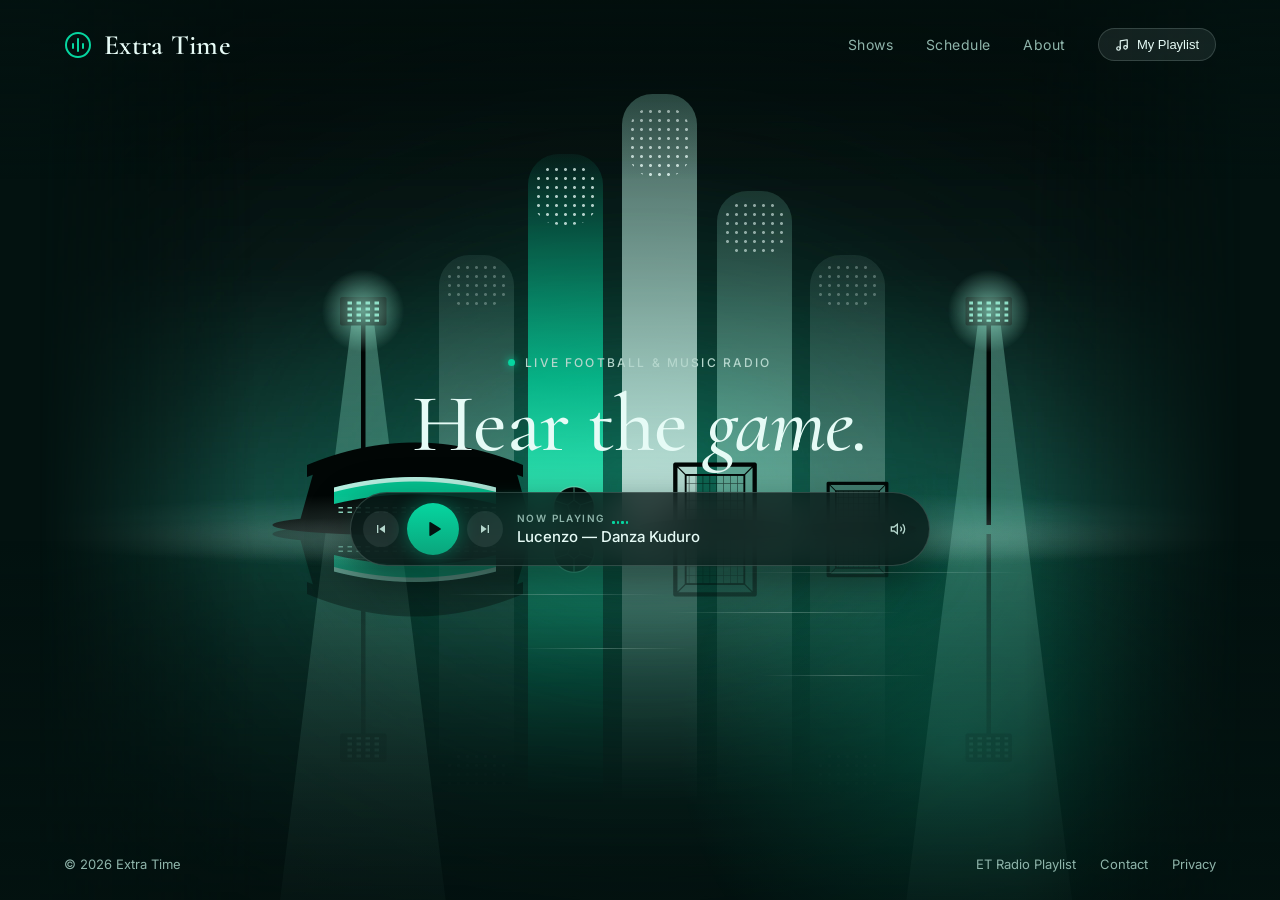
==== index.html @ c8e7bfd8 "Initial commit: Extra Time live football & music radio with YouTube playlist on shuffle" ====
<!doctype html>
<html lang="en">
<head>
  <meta charset="utf-8">
  <meta name="viewport" content="width=device-width, initial-scale=1.0">
  <title>Extra Time — Live Football & Music Radio</title>

  <!-- Google Fonts: Cormorant Garamond & Inter -->
  <link rel="preconnect" href="https://fonts.googleapis.com">
  <link rel="preconnect" href="https://fonts.gstatic.com" crossorigin>
  <link rel="stylesheet" href="https://fonts.googleapis.com/css2?family=Cormorant+Garamond:ital,wght@0,500;0,600;1,500&amp;family=Inter:wght@400;500;600;700&amp;display=swap">

  <!-- Main Stylesheet -->
  <link rel="stylesheet" href="style.css">

  <!-- YouTube IFrame API -->
  <script src="https://www.youtube.com/iframe_api"></script>
</head>
<body>

  <section class="hero-section">
    <!-- Live Animated Stadium Stage -->
    <div class="stage" role="img" aria-label="Floodlight beams pulsing like an equalizer above a stadium, goalposts and a football, reflected on misty water at night">
      <div class="layer l-bg"></div>

      <div class="layer layer-mid" aria-hidden="true">
        <div class="halo"></div>
        <div class="sweep s1"></div>
        <div class="sweep s2"></div>
        <div class="beam b1"></div>
        <div class="beam b2"></div>
        <div class="beam b3"></div>
        <div class="beam b4"></div>
        <div class="beam b5"></div>
        <div class="refl">
          <div class="rbeam b1"></div>
          <div class="rbeam b2"></div>
          <div class="rbeam b3"></div>
          <div class="rbeam b4"></div>
          <div class="rbeam b5"></div>
        </div>
      </div>

      <div class="layer layer-fg" aria-hidden="true">
        <div class="l-fg-art"></div>
        <div class="lamp l1"></div>
        <div class="lamp l2"></div>
        <div class="lamp l3"></div>
      </div>

      <div class="layer layer-mid" aria-hidden="true">
        <div class="mist m1"></div>
        <div class="mist m2"></div>
        <div class="rip" style="--x:24%;--w:22%;--y:62cqh;--t:5s"></div>
        <div class="rip" style="--x:58%;--w:24%;--y:63.5cqh;--t:6.5s"></div>
        <div class="rip" style="--x:34%;--w:18%;--y:66cqh;--t:7s"></div>
        <div class="rip" style="--x:52%;--w:20%;--y:68cqh;--t:5.5s"></div>
        <div class="rip" style="--x:40%;--w:14%;--y:72cqh;--t:8s"></div>
        <div class="rip" style="--x:60%;--w:14%;--y:75cqh;--t:6s"></div>
        <span class="p" style="--x:35%;--s:3px;--t:7s;--dl:0s;--r:28;--dx:-3"></span>
        <span class="p" style="--x:38%;--s:2px;--t:9s;--dl:-2s;--r:40;--dx:4"></span>
        <span class="p" style="--x:42%;--s:3px;--t:8s;--dl:-5s;--r:34;--dx:-2"></span>
        <span class="p" style="--x:45%;--s:2px;--t:11s;--dl:-1s;--r:44;--dx:3"></span>
        <span class="p" style="--x:48%;--s:4px;--t:10s;--dl:-7s;--r:30;--dx:0"></span>
        <span class="p" style="--x:51%;--s:2px;--t:8s;--dl:-3s;--r:46;--dx:-4"></span>
        <span class="p" style="--x:54%;--s:3px;--t:12s;--dl:-9s;--r:38;--dx:3"></span>
        <span class="p" style="--x:57%;--s:2px;--t:9s;--dl:-4s;--r:32;--dx:5"></span>
        <span class="p" style="--x:60%;--s:3px;--t:10s;--dl:-6s;--r:42;--dx:-3"></span>
        <span class="p" style="--x:63%;--s:2px;--t:8s;--dl:-2s;--r:36;--dx:2"></span>
        <span class="p" style="--x:66%;--s:3px;--t:11s;--dl:-8s;--r:30;--dx:-2"></span>
        <span class="p" style="--x:69%;--s:2px;--t:9s;--dl:-10s;--r:40;--dx:4"></span>
        <span class="p" style="--x:40%;--s:2px;--t:13s;--dl:-11s;--r:48;--dx:-5"></span>
        <span class="p" style="--x:59%;--s:3px;--t:12s;--dl:-6s;--r:26;--dx:6"></span>
      </div>
    </div>

    <!-- Vignette -->
    <div class="hero-vignette"></div>

    <div class="content-container">
      <!-- Top Navigation -->
      <header>
        <a href="index.html" class="brand">
          <svg width="28" height="28" viewBox="0 0 28 28" fill="none" stroke="#06D6A0" stroke-width="2" stroke-linecap="round" aria-hidden="true">
            <circle cx="14" cy="14" r="12"></circle>
            <path d="M9 17v-4M14 20V8M19 17v-4"></path>
          </svg>
          <span class="brand-title">Extra Time</span>
        </a>
        <nav class="nav-links">
          <a href="#shows">Shows</a>
          <a href="#schedule">Schedule</a>
          <a href="#about">About</a>
          <button id="drawerToggleBtn" class="nav-btn" aria-label="Open My Playlist">
            <svg width="14" height="14" viewBox="0 0 24 24" fill="none" stroke="currentColor" stroke-width="2" stroke-linecap="round" stroke-linejoin="round">
              <path d="M9 18V5l12-2v13"></path>
              <circle cx="6" cy="18" r="3"></circle>
              <circle cx="18" cy="16" r="3"></circle>
            </svg>
            My Playlist
          </button>
        </nav>
      </header>

      <!-- Center Hero Area -->
      <div class="center-content">
        <div style="display:flex;flex-direction:column;align-items:center;gap:14px">
          <div class="subheading">
            <span class="live-dot"></span>
            Live football &amp; music radio
          </div>
          <h1 class="hero-headline">Hear the <em>game.</em></h1>
        </div>

        <!-- Main Player Card -->
        <div class="player-card">
          <!-- Controls -->
          <div class="player-controls">
            <button id="prevBtn" class="ctrl-btn" aria-label="Previous Track" title="Previous Shuffled Track">
              <svg width="16" height="16" viewBox="0 0 24 24" fill="currentColor">
                <path d="M6 6h2v12H6zm3.5 6l8.5 6V6z"/>
              </svg>
            </button>

            <button id="playBtn" class="play-btn" aria-label="Play Extra Time" title="Play Extra Time">
              <svg width="22" height="22" viewBox="0 0 24 24" fill="currentColor" aria-hidden="true">
                <path d="M8 5.5v13a1 1 0 0 0 1.5.86l10.5-6.5a1 1 0 0 0 0-1.72L9.5 4.64A1 1 0 0 0 8 5.5Z"/>
              </svg>
            </button>

            <button id="nextBtn" class="ctrl-btn" aria-label="Next Track" title="Next Shuffled Track">
              <svg width="16" height="16" viewBox="0 0 24 24" fill="currentColor">
                <path d="M6 18l8.5-6L6 6v12zM16 6v12h2V6h-2z"/>
              </svg>
            </button>
          </div>

          <!-- Track Info -->
          <div class="track-info">
            <div class="track-meta">
              <span class="track-meta-label">Now Playing</span>
              <div class="soundwave" aria-hidden="true">
                <span></span><span></span><span></span><span></span>
              </div>
            </div>
            <div id="trackTitle" class="track-title">Loading ET Radio…</div>
          </div>

          <!-- Actions -->
          <div class="player-actions">
            <button id="muteBtn" class="ctrl-btn" style="width:30px;height:30px;background:none;" aria-label="Mute / Unmute" title="Mute / Unmute">
              <svg width="16" height="16" viewBox="0 0 24 24" fill="none" stroke="currentColor" stroke-width="2">
                <polygon points="11 5 6 9 2 9 2 15 6 15 11 19 11 5"/>
                <path d="M19.07 4.93a10 10 0 0 1 0 14.14M15.54 8.46a5 5 0 0 1 0 7.07"/>
              </svg>
            </button>
          </div>
        </div>
      </div>

      <!-- Footer -->
      <footer>
        <span>© 2026 Extra Time</span>
        <div style="display:flex;gap:24px">
          <a href="https://youtube.com/playlist?list=PLZHNkTV1FW4c" target="_blank" rel="noopener">ET Radio Playlist</a>
          <a href="#about">Contact</a>
          <a href="#about">Privacy</a>
        </div>
      </footer>
    </div>
  </section>

  <!-- Off-Screen YouTube Player Engine (Size >= 200x200, moved off-screen, no display:none) -->
  <div id="yt-player-container" aria-hidden="true">
    <div id="yt-player"></div>
  </div>

  <!-- "My Playlist" Drawer (Requirement 5) -->
  <div id="drawerBackdrop" class="drawer-backdrop">
    <div class="playlist-drawer">
      <div class="drawer-header">
        <div>
          <div class="drawer-title">My Playlist</div>
          <div class="drawer-subtitle">Add YouTube tracks or local audio files</div>
        </div>
        <button id="drawerCloseBtn" class="drawer-close-btn" aria-label="Close My Playlist Drawer">
          <svg width="16" height="16" viewBox="0 0 24 24" fill="none" stroke="currentColor" stroke-width="2.5" stroke-linecap="round">
            <line x1="18" y1="6" x2="6" y2="18"></line>
            <line x1="6" y1="6" x2="18" y2="18"></line>
          </svg>
        </button>
      </div>

      <div class="drawer-body">
        <!-- Add YouTube Link -->
        <div>
          <div class="drawer-section-title">Add YouTube Track</div>
          <div class="add-input-group">
            <input type="text" id="ytInput" class="drawer-input" placeholder="YouTube URL or Video ID...">
            <button id="addYtBtn" class="drawer-btn">Add</button>
          </div>
        </div>

        <!-- Add Local Audio File -->
        <div>
          <div class="drawer-section-title">Add Audio File</div>
          <input type="file" id="audioFileInput" accept="audio/*" style="display:none;">
          <button id="addFileBtn" class="drawer-btn" style="width:100%;padding:10px;background:rgba(230,251,246,0.08);color:var(--polar);border:1px solid var(--border-glass);">
            Choose Audio File (.mp3, .wav, .m4a)
          </button>
        </div>

        <!-- Saved Tracks List -->
        <div>
          <div class="drawer-section-title">
            <span>Saved in Browser</span>
            <span style="font-size:9px;color:var(--emerald);">localStorage</span>
          </div>
          <div id="customTrackList" class="custom-track-list"></div>
        </div>
      </div>
    </div>
  </div>

  <!-- JavaScript -->
  <script src="script.js"></script>
</body>
</html>
---- style.css ----
:root {
  --bg: #031210;
  --brunswick: #0C4137;
  --emerald: #06D6A0;
  --emerald-glow: rgba(6, 214, 160, 0.4);
  --polar: #E6FBF6;
  --polar-dim: #b4d6cc;
  --muted: #8fb5ab;
  --border-glass: rgba(230, 251, 246, 0.16);
  --bg-glass: rgba(3, 18, 16, 0.75);
}

* {
  box-sizing: border-box;
  margin: 0;
  padding: 0;
}

body {
  margin: 0;
  background: var(--bg);
  color: var(--polar);
  font-family: 'Inter', system-ui, -apple-system, sans-serif;
  min-width: 320px;
  min-height: 100vh;
  overflow-x: hidden;
}

a {
  color: var(--muted);
  text-decoration: none;
  transition: color 0.2s;
}

a:hover {
  color: var(--polar);
}

a:focus-visible,
button:focus-visible {
  outline: 2px solid var(--polar);
  outline-offset: 4px;
  border-radius: 4px;
}

/* ---------- stage: a 4:3 scene scaled to the hero height ---------- */
.stage {
  position: absolute;
  top: 0;
  left: 50%;
  height: 100%;
  aspect-ratio: 4 / 3;
  transform: translateX(-50%);
  container-type: size;
  --k: 1;
  --lo: 0.8;
  -webkit-mask-image: linear-gradient(to right, transparent 0%, #000 18%, #000 82%, transparent 100%);
  mask-image: linear-gradient(to right, transparent 0%, #000 18%, #000 82%, transparent 100%);
  pointer-events: none;
}

.stage.is-playing {
  --k: 0.3;
  --lo: 0.45;
}

.layer {
  position: absolute;
  top: 0;
  right: 0;
  bottom: 0;
  left: 0;
  transition: transform 0.45s cubic-bezier(0.2, 0.7, 0.2, 1);
  will-change: transform;
}

.l-bg {
  background: url(./assets/8b00835189ebc232cd5b2108cb37481b.jpg) center / 100% 100% no-repeat;
}

.l-fg-art {
  position: absolute;
  top: 0;
  right: 0;
  bottom: 0;
  left: 0;
  background: url(./assets/f86147a5379e09a7a22c87a2b4a09ca0.png) center / 100% 100% no-repeat;
}

/* ---------- floodlight beams = live equalizer ---------- */
.beam {
  position: absolute;
  left: var(--x);
  width: 6.25%;
  height: calc(var(--h) * 1cqh);
  top: calc((58.83 - var(--h)) * 1cqh);
  border-radius: 3.4cqh 3.4cqh 0 0;
  background: var(--g);
  transform-origin: 50% 100%;
  animation: eq calc(var(--d0) * var(--k)) ease-in-out infinite alternate;
  animation-delay: var(--dl);
}

.beam::before,
.rbeam::before {
  content: "";
  position: absolute;
  left: 8%;
  right: 8%;
  top: 3%;
  height: 16%;
  border-radius: 40%;
  opacity: var(--do, 0.8);
  background-image: radial-gradient(circle, rgba(230, 251, 246, 0.95) 1.2px, transparent 1.7px);
  background-size: 9px 9px;
}

.refl {
  position: absolute;
  left: 0;
  right: 0;
  top: 58.83%;
  height: 41.17%;
  overflow: hidden;
  opacity: 0.45;
  -webkit-mask-image: linear-gradient(180deg, #000 0%, transparent 75%);
  mask-image: linear-gradient(180deg, #000 0%, transparent 75%);
}

.rbeam {
  position: absolute;
  left: var(--x);
  width: 6.25%;
  top: 0;
  height: calc(var(--h) * 1cqh);
  border-radius: 0 0 3.4cqh 3.4cqh;
  background: var(--gr);
  transform-origin: 50% 0;
  animation: eq calc(var(--d0) * var(--k)) ease-in-out infinite alternate;
  animation-delay: var(--dl);
}

.rbeam::before {
  top: auto;
  bottom: 3%;
}

@keyframes eq {
  from {
    transform: scaleY(1);
    opacity: 1;
  }
  to {
    transform: scaleY(var(--lo));
    opacity: 0.8;
  }
}

.b1 {
  --x: 33.25%;
  --h: 30.5;
  --d0: 4.2s;
  --dl: -1.1s;
  --do: 0.3;
  --g: linear-gradient(180deg, rgba(143, 207, 191, 0.10), rgba(191, 232, 220, 0.34));
  --gr: linear-gradient(0deg, rgba(143, 207, 191, 0.10), rgba(191, 232, 220, 0.34));
}

.b2 {
  --x: 40.625%;
  --h: 41.75;
  --d0: 3.1s;
  --dl: -0.4s;
  --do: 0.8;
  --g: linear-gradient(180deg, rgba(12, 65, 55, 0.30), rgba(6, 214, 160, 0.75) 60%, rgba(61, 240, 189, 0.98));
  --gr: linear-gradient(0deg, rgba(12, 65, 55, 0.30), rgba(6, 214, 160, 0.75) 60%, rgba(61, 240, 189, 0.98));
}

.b3 {
  --x: 48.5%;
  --h: 48.4;
  --d0: 3.7s;
  --dl: -2.2s;
  --do: 0.9;
  --g: linear-gradient(180deg, rgba(155, 232, 210, 0.38), rgba(230, 251, 246, 0.85));
  --gr: linear-gradient(0deg, rgba(155, 232, 210, 0.38), rgba(230, 251, 246, 0.85));
}

.b4 {
  --x: 56.375%;
  --h: 37.6;
  --d0: 2.8s;
  --dl: -1.6s;
  --do: 0.6;
  --g: linear-gradient(180deg, rgba(127, 217, 192, 0.16), rgba(182, 242, 224, 0.55));
  --gr: linear-gradient(0deg, rgba(127, 217, 192, 0.16), rgba(182, 242, 224, 0.55));
}

.b5 {
  --x: 64.125%;
  --h: 30.5;
  --d0: 4.6s;
  --dl: -3s;
  --do: 0.3;
  --g: linear-gradient(180deg, rgba(143, 207, 191, 0.10), rgba(191, 232, 220, 0.34));
  --gr: linear-gradient(0deg, rgba(143, 207, 191, 0.10), rgba(191, 232, 220, 0.34));
}

/* ---------- ambient glow, lamps, searchlights ---------- */
.halo {
  position: absolute;
  left: 50%;
  top: 48cqh;
  width: 70cqh;
  height: 70cqh;
  background: radial-gradient(circle, rgba(6, 214, 160, 0.30), transparent 62%);
  animation: breathe 6s ease-in-out infinite alternate;
}

@keyframes breathe {
  from {
    opacity: 0.5;
    transform: translate(-50%, -50%) scale(0.92);
  }
  to {
    opacity: 1;
    transform: translate(-50%, -50%) scale(1.1);
  }
}

.lamp {
  position: absolute;
  width: 10cqh;
  height: 10cqh;
  background: radial-gradient(circle, rgba(158, 245, 218, 0.65), transparent 65%);
  animation: twinkle 2.4s ease-in-out infinite alternate;
}

.lamp.l1 {
  left: 26.9%;
  top: 34.6%;
  transform: translate(-50%, -50%);
}

.lamp.l2 {
  left: 79.1%;
  top: 34.6%;
  transform: translate(-50%, -50%);
  animation-delay: -1.2s;
}

.lamp.l3 {
  left: 31.25%;
  top: 54.2%;
  width: 24cqh;
  height: 7cqh;
  border-radius: 50%;
  background: radial-gradient(ellipse, rgba(6, 214, 160, 0.55), transparent 70%);
  animation-duration: 3.2s;
}

@keyframes twinkle {
  from { opacity: 0.45; }
  to { opacity: 1; }
}

.sweep {
  position: absolute;
  width: 0;
  height: 0;
  transform-origin: 0 0;
}

.sweep::before {
  content: "";
  position: absolute;
  left: -11cqh;
  top: 0;
  width: 22cqh;
  height: 80cqh;
  background: linear-gradient(180deg, rgba(158, 245, 218, 0.32), rgba(158, 245, 218, 0));
  clip-path: polygon(45% 0, 55% 0, 100% 100%, 0 100%);
  mix-blend-mode: screen;
}

.sweep.s1 {
  left: 26.9%;
  top: 34.6%;
  animation: sweepL 11s ease-in-out infinite alternate;
}

.sweep.s2 {
  left: 79.1%;
  top: 34.6%;
  animation: sweepR 13s ease-in-out infinite alternate;
}

@keyframes sweepL {
  from { transform: rotate(172deg); }
  to { transform: rotate(224deg); }
}

@keyframes sweepR {
  from { transform: rotate(190deg); }
  to { transform: rotate(136deg); }
}

/* ---------- mist, embers, water shimmer ---------- */
.mist {
  position: absolute;
  left: -10%;
  width: 120%;
  background: radial-gradient(ellipse at center, rgba(191, 234, 223, 0.28) 0%, rgba(191, 234, 223, 0) 65%);
  animation: drift 20s ease-in-out infinite alternate;
}

.mist.m1 {
  top: 54cqh;
  height: 10cqh;
}

.mist.m2 {
  top: 57cqh;
  height: 6cqh;
  animation-direction: alternate-reverse;
  animation-duration: 26s;
  opacity: 0.8;
}

@keyframes drift {
  from { transform: translateX(-6%); }
  to { transform: translateX(6%); }
}

.p {
  position: absolute;
  left: var(--x);
  top: 58cqh;
  width: var(--s);
  height: var(--s);
  border-radius: 50%;
  background: #bff5e3;
  box-shadow: 0 0 6px 1px rgba(6, 214, 160, 0.7);
  opacity: 0;
  animation: rise var(--t) linear infinite;
  animation-delay: var(--dl);
}

@keyframes rise {
  0% { transform: translate(0, 0); opacity: 0; }
  12% { opacity: 0.9; }
  100% { transform: translate(calc(var(--dx) * 1cqh), calc(var(--r) * -1cqh)); opacity: 0; }
}

.rip {
  position: absolute;
  height: 1px;
  left: var(--x);
  width: var(--w);
  top: var(--y);
  background: linear-gradient(90deg, transparent, rgba(207, 238, 230, 0.35), transparent);
  animation: shimmer var(--t) ease-in-out infinite alternate;
}

@keyframes shimmer {
  from { transform: translateX(-5%); opacity: 0.12; }
  to { transform: translateX(5%); opacity: 0.8; }
}

/* ---------- UI Elements ---------- */
.live-dot {
  display: inline-block;
  width: 7px;
  height: 7px;
  border-radius: 50%;
  background: var(--emerald);
  box-shadow: 0 0 8px var(--emerald);
  animation: pulse 2.4s ease-in-out infinite;
}

@keyframes pulse {
  0%, 100% { opacity: 1; transform: scale(1); }
  50% { opacity: 0.35; transform: scale(0.85); }
}

.hero-section {
  position: relative;
  height: 100vh;
  min-height: 840px;
  overflow: hidden;
  background: var(--bg);
}

.hero-vignette {
  position: absolute;
  top: 0;
  right: 0;
  bottom: 0;
  left: 0;
  background: linear-gradient(180deg, rgba(3, 18, 16, 0.7) 0%, rgba(3, 18, 16, 0) 20%, rgba(3, 18, 16, 0) 60%, rgba(3, 18, 16, 0.6) 100%);
  pointer-events: none;
}

.content-container {
  position: relative;
  height: 100%;
  box-sizing: border-box;
  padding: 0 clamp(24px, 5vw, 72px);
  display: flex;
  flex-direction: column;
  justify-content: space-between;
  z-index: 10;
}

header {
  display: flex;
  align-items: center;
  justify-content: space-between;
  padding: 28px 0;
}

.brand {
  display: flex;
  align-items: center;
  gap: 12px;
  color: var(--polar);
}

.brand-title {
  font-family: 'Cormorant Garamond', Georgia, serif;
  font-weight: 600;
  font-size: 28px;
  letter-spacing: 0.01em;
  line-height: 1;
}

.nav-links {
  display: flex;
  align-items: center;
  gap: 32px;
  font-size: 14px;
  letter-spacing: 0.04em;
}

.nav-btn {
  background: rgba(230, 251, 246, 0.08);
  border: 1px solid var(--border-glass);
  color: var(--polar);
  padding: 8px 16px;
  border-radius: 999px;
  font-size: 13px;
  font-weight: 500;
  display: flex;
  align-items: center;
  gap: 8px;
  cursor: pointer;
  transition: all 0.2s ease;
}

.nav-btn:hover {
  background: rgba(230, 251, 246, 0.16);
  border-color: var(--emerald);
  color: var(--emerald);
}

.center-content {
  display: flex;
  flex-direction: column;
  align-items: center;
  text-align: center;
  gap: 26px;
}

.subheading {
  display: flex;
  align-items: center;
  gap: 10px;
  font-size: 12px;
  font-weight: 500;
  letter-spacing: 0.18em;
  text-transform: uppercase;
  color: var(--polar-dim);
}

.hero-headline {
  margin: 0;
  font-family: 'Cormorant Garamond', Georgia, serif;
  font-weight: 500;
  font-size: clamp(44px, 6.4vw, 84px);
  line-height: 1;
  letter-spacing: -0.01em;
  color: var(--polar);
}

.hero-headline em {
  font-style: italic;
  color: var(--polar);
}

/* ---------- Main Player Card ---------- */
.player-card {
  width: min(580px, calc(100vw - 36px));
  box-sizing: border-box;
  display: flex;
  align-items: center;
  gap: 14px;
  padding: 10px 16px 10px 12px;
  border-radius: 999px;
  background: var(--bg-glass);
  border: 1px solid var(--border-glass);
  -webkit-backdrop-filter: blur(18px);
  backdrop-filter: blur(18px);
  box-shadow: 0 14px 40px rgba(0, 0, 0, 0.5), 0 0 20px rgba(6, 214, 160, 0.08);
  text-align: left;
  transition: border-color 0.3s ease, box-shadow 0.3s ease;
}

.player-card:hover {
  border-color: rgba(6, 214, 160, 0.3);
  box-shadow: 0 16px 44px rgba(0, 0, 0, 0.6), 0 0 24px rgba(6, 214, 160, 0.16);
}

.player-controls {
  display: flex;
  align-items: center;
  gap: 8px;
  flex: none;
}

.play-btn {
  width: 52px;
  height: 52px;
  border-radius: 50%;
  border: 0;
  padding: 0;
  background: linear-gradient(180deg, var(--emerald) 0%, #0aa57c 100%);
  color: var(--bg);
  display: flex;
  align-items: center;
  justify-content: center;
  cursor: pointer;
  box-shadow: 0 0 20px var(--emerald-glow);
  transition: transform 0.2s cubic-bezier(0.2, 0.7, 0.2, 1), box-shadow 0.2s ease;
}

.play-btn:hover {
  transform: scale(1.08);
  box-shadow: 0 0 28px rgba(6, 214, 160, 0.65);
}

.ctrl-btn {
  width: 36px;
  height: 36px;
  border-radius: 50%;
  border: 0;
  padding: 0;
  background: rgba(230, 251, 246, 0.08);
  color: var(--polar-dim);
  display: flex;
  align-items: center;
  justify-content: center;
  cursor: pointer;
  transition: all 0.2s ease;
}

.ctrl-btn:hover {
  background: rgba(230, 251, 246, 0.18);
  color: var(--polar);
  transform: scale(1.1);
}

.track-info {
  flex: 1;
  min-width: 0;
  display: flex;
  flex-direction: column;
  gap: 3px;
}

.track-meta {
  display: flex;
  align-items: center;
  gap: 8px;
  line-height: 1;
}

.track-meta-label {
  font-size: 10px;
  letter-spacing: 0.14em;
  text-transform: uppercase;
  color: var(--muted);
  font-weight: 600;
}

.track-title {
  font-size: 15px;
  font-weight: 500;
  color: var(--polar);
  white-space: nowrap;
  overflow: hidden;
  text-overflow: ellipsis;
}

/* Soundwave visualizer */
.soundwave {
  display: inline-flex;
  align-items: flex-end;
  gap: 2px;
  height: 12px;
}

.soundwave span {
  width: 2.5px;
  background: var(--emerald);
  border-radius: 1px;
  height: 3px;
  transition: height 0.3s;
}

.stage.is-playing .soundwave span {
  animation: soundbar 0.75s ease-in-out infinite alternate;
}

.stage.is-playing .soundwave span:nth-child(2) {
  animation-delay: -0.35s;
  animation-duration: 0.55s;
}

.stage.is-playing .soundwave span:nth-child(3) {
  animation-delay: -0.15s;
  animation-duration: 0.9s;
}

.stage.is-playing .soundwave span:nth-child(4) {
  animation-delay: -0.45s;
  animation-duration: 0.65s;
}

@keyframes soundbar {
  0% { height: 2px; }
  100% { height: 12px; }
}

.player-actions {
  flex: none;
  display: flex;
  align-items: center;
}

footer {
  display: flex;
  flex-wrap: wrap;
  gap: 12px 32px;
  justify-content: space-between;
  align-items: center;
  padding: 24px 0 28px;
  font-size: 13px;
  color: var(--muted);
}

/* ---------- Off-Screen YouTube Player Engine ---------- */
#yt-player-container {
  position: fixed;
  left: -9999px;
  top: 0;
  width: 240px;
  height: 240px;
  pointer-events: none;
}

#yt-player {
  width: 100%;
  height: 100%;
}

/* ---------- My Playlist Drawer (Requirement 5) ---------- */
.drawer-backdrop {
  position: fixed;
  top: 0;
  left: 0;
  right: 0;
  bottom: 0;
  background: rgba(3, 18, 16, 0.6);
  backdrop-filter: blur(8px);
  z-index: 2000;
  opacity: 0;
  pointer-events: none;
  transition: opacity 0.3s ease;
}

.drawer-backdrop.active {
  opacity: 1;
  pointer-events: auto;
}

.playlist-drawer {
  position: fixed;
  top: 0;
  right: 0;
  bottom: 0;
  width: min(440px, 92vw);
  background: rgba(4, 22, 19, 0.96);
  border-left: 1px solid var(--border-glass);
  box-shadow: -12px 0 40px rgba(0, 0, 0, 0.7);
  z-index: 2001;
  display: flex;
  flex-direction: column;
  transform: translateX(100%);
  transition: transform 0.35s cubic-bezier(0.2, 0.7, 0.2, 1);
}

.drawer-backdrop.active .playlist-drawer {
  transform: translateX(0);
}

.drawer-header {
  padding: 24px;
  border-bottom: 1px solid var(--border-glass);
  display: flex;
  align-items: center;
  justify-content: space-between;
}

.drawer-title {
  font-family: 'Cormorant Garamond', Georgia, serif;
  font-size: 26px;
  font-weight: 600;
  color: var(--polar);
  margin-bottom: 4px;
}

.drawer-subtitle {
  font-size: 12px;
  color: var(--muted);
}

.drawer-close-btn {
  width: 36px;
  height: 36px;
  border-radius: 50%;
  border: 1px solid var(--border-glass);
  background: rgba(230, 251, 246, 0.06);
  color: var(--polar);
  cursor: pointer;
  display: flex;
  align-items: center;
  justify-content: center;
  transition: all 0.2s ease;
}

.drawer-close-btn:hover {
  background: rgba(230, 251, 246, 0.16);
  color: var(--emerald);
  transform: rotate(90deg);
}

.drawer-body {
  padding: 24px;
  overflow-y: auto;
  flex: 1;
  display: flex;
  flex-direction: column;
  gap: 20px;
}

.drawer-section-title {
  font-size: 11px;
  letter-spacing: 0.14em;
  text-transform: uppercase;
  color: var(--muted);
  font-weight: 600;
  margin-bottom: 10px;
  display: flex;
  justify-content: space-between;
  align-items: center;
}

.add-input-group {
  display: flex;
  gap: 8px;
}

.drawer-input {
  flex: 1;
  background: rgba(2, 14, 12, 0.8);
  border: 1px solid var(--border-glass);
  border-radius: 8px;
  padding: 10px 14px;
  color: var(--polar);
  font-size: 13px;
  font-family: inherit;
  outline: none;
  transition: border-color 0.2s ease;
}

.drawer-input:focus {
  border-color: var(--emerald);
}

.drawer-btn {
  background: var(--emerald);
  color: var(--bg);
  border: 0;
  border-radius: 8px;
  padding: 0 16px;
  font-weight: 600;
  font-size: 13px;
  cursor: pointer;
  transition: opacity 0.2s ease, transform 0.1s ease;
}

.drawer-btn:hover {
  opacity: 0.9;
  transform: translateY(-1px);
}

.custom-track-list {
  display: flex;
  flex-direction: column;
  gap: 8px;
}

.custom-track-item {
  display: flex;
  align-items: center;
  justify-content: space-between;
  padding: 10px 14px;
  background: rgba(230, 251, 246, 0.04);
  border: 1px solid rgba(230, 251, 246, 0.08);
  border-radius: 8px;
  gap: 10px;
  transition: background 0.2s ease;
}

.custom-track-item:hover {
  background: rgba(230, 251, 246, 0.08);
}

.custom-track-name {
  font-size: 13px;
  color: var(--polar);
  white-space: nowrap;
  overflow: hidden;
  text-overflow: ellipsis;
  flex: 1;
}

.custom-track-actions {
  display: flex;
  gap: 6px;
  flex: none;
}

.custom-track-actions button {
  background: none;
  border: 0;
  color: var(--muted);
  cursor: pointer;
  padding: 4px;
  border-radius: 4px;
  transition: color 0.2s;
}

.custom-track-actions button:hover {
  color: var(--polar);
}

.custom-track-actions .btn-delete:hover {
  color: #ff6b6b;
}

@media (max-width: 720px) {
  .nav-links { display: none; }
}

@media (prefers-reduced-motion: reduce) {
  .beam, .rbeam, .halo, .lamp, .mist, .live-dot { animation: none !important; }
  .p, .sweep { display: none; }
  .layer { transform: none !important; transition: none; }
  .play-btn, .ctrl-btn { transition: none; }
}
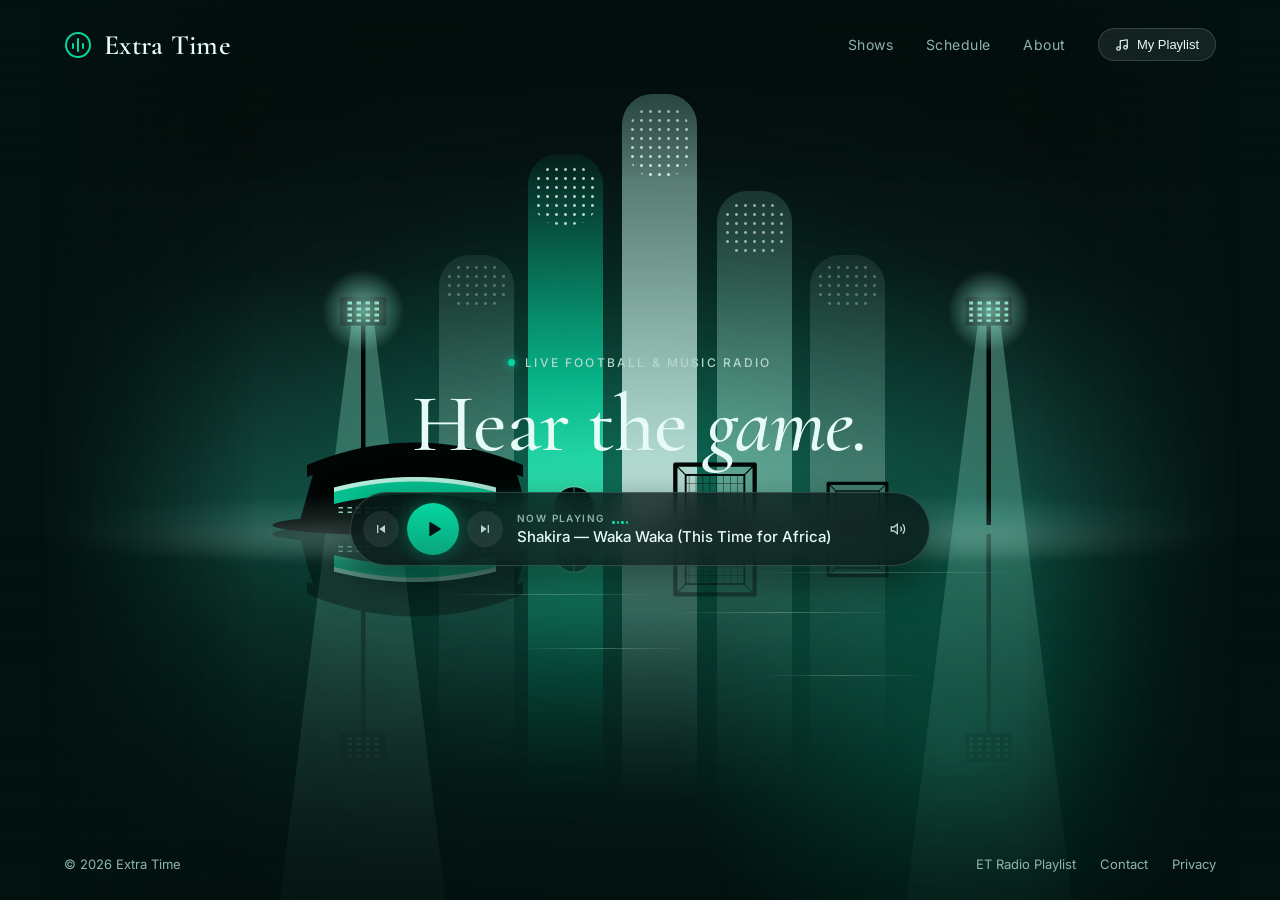
==== commit 9c3468f8: "Fix YouTube embed for Vercel deployment: Referrer-Policy, CSP, onError feedback" ====
--- a/index.html
+++ b/index.html
@@ -3,6 +3,7 @@
 <head>
   <meta charset="utf-8">
   <meta name="viewport" content="width=device-width, initial-scale=1.0">
+  <meta name="referrer" content="strict-origin-when-cross-origin">
   <title>Extra Time — Live Football & Music Radio</title>
 
   <!-- Google Fonts: Cormorant Garamond & Inter -->
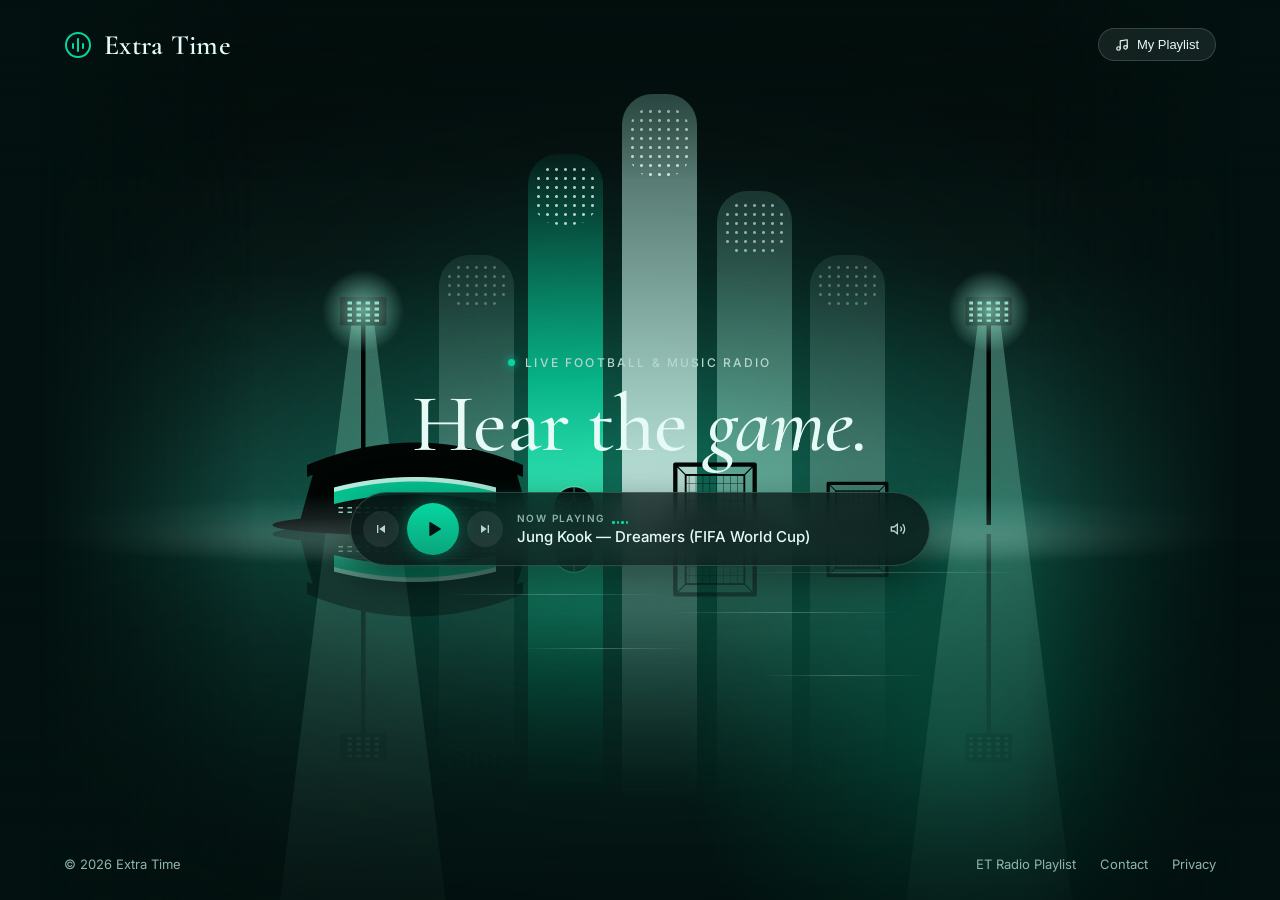
==== commit f2100747: "Remove Shows, Schedule, and About links from header navigation" ====
--- a/index.html
+++ b/index.html
@@ -88,10 +88,7 @@
           </svg>
           <span class="brand-title">Extra Time</span>
         </a>
-        <nav class="nav-links">
-          <a href="#shows">Shows</a>
-          <a href="#schedule">Schedule</a>
-          <a href="#about">About</a>
+        <div class="nav-actions">
           <button id="drawerToggleBtn" class="nav-btn" aria-label="Open My Playlist">
             <svg width="14" height="14" viewBox="0 0 24 24" fill="none" stroke="currentColor" stroke-width="2" stroke-linecap="round" stroke-linejoin="round">
               <path d="M9 18V5l12-2v13"></path>
@@ -100,7 +97,7 @@
             </svg>
             My Playlist
           </button>
-        </nav>
+        </div>
       </header>
 
       <!-- Center Hero Area -->
@@ -164,8 +161,8 @@
         <span>© 2026 Extra Time</span>
         <div style="display:flex;gap:24px">
           <a href="https://youtube.com/playlist?list=PLZHNkTV1FW4c" target="_blank" rel="noopener">ET Radio Playlist</a>
-          <a href="#about">Contact</a>
-          <a href="#about">Privacy</a>
+          <a href="#contact">Contact</a>
+          <a href="#privacy">Privacy</a>
         </div>
       </footer>
     </div>
--- a/style.css
+++ b/style.css
@@ -434,12 +434,9 @@
   line-height: 1;
 }
 
-.nav-links {
-  display: flex;
-  align-items: center;
-  gap: 32px;
-  font-size: 14px;
-  letter-spacing: 0.04em;
+.nav-actions {
+  display: flex;
+  align-items: center;
 }
 
 .nav-btn {
@@ -869,8 +866,15 @@
   color: #ff6b6b;
 }
 
-@media (max-width: 720px) {
-  .nav-links { display: none; }
+@media (max-width: 480px) {
+  .brand-title {
+    font-size: 22px;
+  }
+  .nav-btn {
+    padding: 6px 12px;
+    font-size: 12px;
+    gap: 6px;
+  }
 }
 
 @media (prefers-reduced-motion: reduce) {
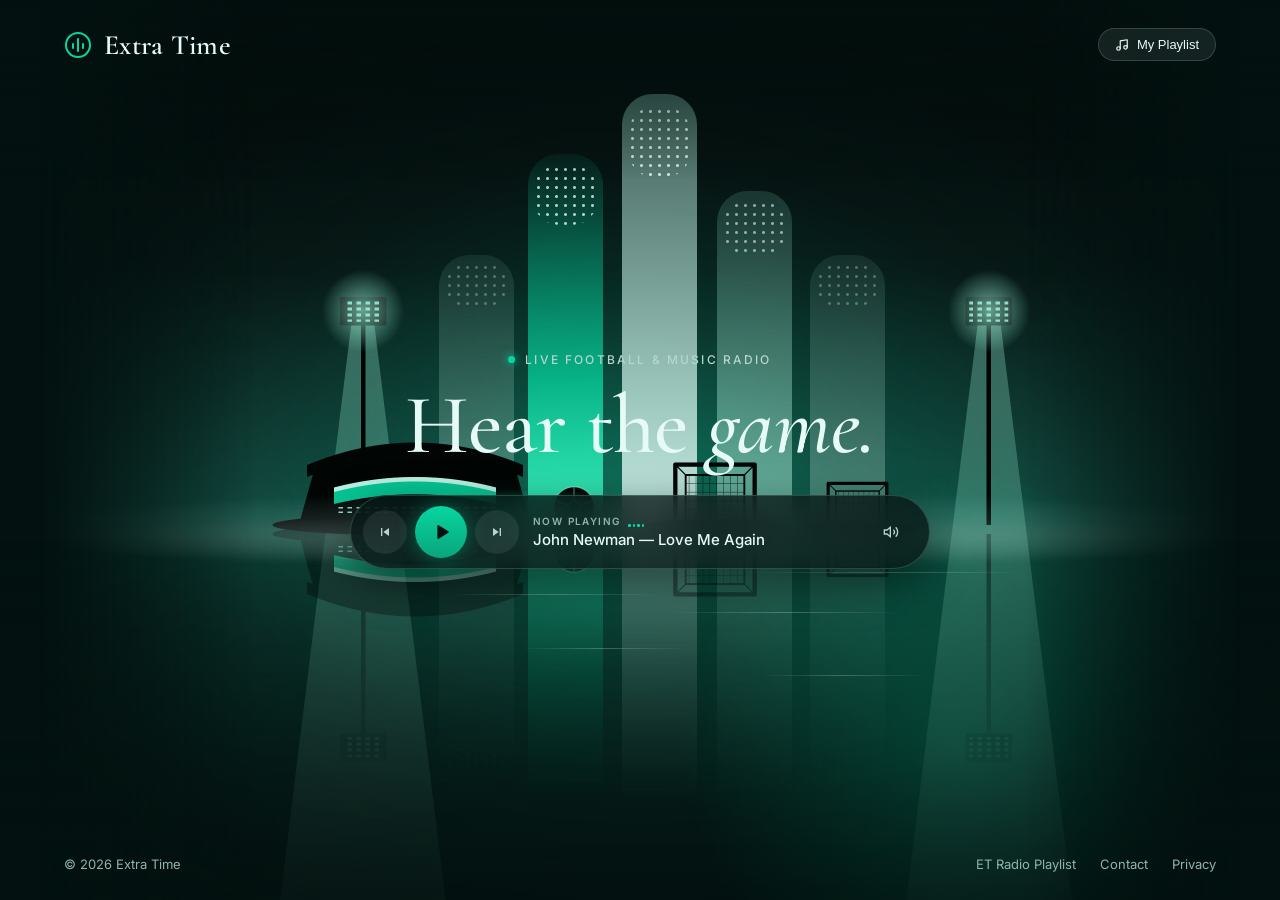
==== commit c41af2ee: "feat: make site responsive across mobile, tablet, and desktop" ====
--- a/index.html
+++ b/index.html
@@ -2,7 +2,7 @@
 <html lang="en">
 <head>
   <meta charset="utf-8">
-  <meta name="viewport" content="width=device-width, initial-scale=1.0">
+  <meta name="viewport" content="width=device-width, initial-scale=1, viewport-fit=cover">
   <meta name="referrer" content="strict-origin-when-cross-origin">
   <title>Extra Time — Live Football & Music Radio</title>
 
@@ -95,7 +95,7 @@
               <circle cx="6" cy="18" r="3"></circle>
               <circle cx="18" cy="16" r="3"></circle>
             </svg>
-            My Playlist
+            <span class="nav-btn-text">My Playlist</span>
           </button>
         </div>
       </header>
@@ -146,7 +146,7 @@
 
           <!-- Actions -->
           <div class="player-actions">
-            <button id="muteBtn" class="ctrl-btn" style="width:30px;height:30px;background:none;" aria-label="Mute / Unmute" title="Mute / Unmute">
+            <button id="muteBtn" class="ctrl-btn mute-btn" aria-label="Mute / Unmute" title="Mute / Unmute">
               <svg width="16" height="16" viewBox="0 0 24 24" fill="none" stroke="currentColor" stroke-width="2">
                 <polygon points="11 5 6 9 2 9 2 15 6 15 11 19 11 5"/>
                 <path d="M19.07 4.93a10 10 0 0 1 0 14.14M15.54 8.46a5 5 0 0 1 0 7.07"/>
--- a/style.css
+++ b/style.css
@@ -386,7 +386,8 @@
 .hero-section {
   position: relative;
   height: 100vh;
-  min-height: 840px;
+  height: 100svh;
+  min-height: 560px;
   overflow: hidden;
   background: var(--bg);
 }
@@ -471,20 +472,23 @@
 .subheading {
   display: flex;
   align-items: center;
-  gap: 10px;
-  font-size: 12px;
+  justify-content: center;
+  flex-wrap: wrap;
+  gap: 8px 10px;
+  font-size: clamp(10px, 2.8vw, 12px);
   font-weight: 500;
-  letter-spacing: 0.18em;
+  letter-spacing: clamp(0.1em, 0.4vw, 0.18em);
   text-transform: uppercase;
   color: var(--polar-dim);
+  text-align: center;
 }
 
 .hero-headline {
   margin: 0;
   font-family: 'Cormorant Garamond', Georgia, serif;
   font-weight: 500;
-  font-size: clamp(44px, 6.4vw, 84px);
-  line-height: 1;
+  font-size: clamp(38px, 9vw, 84px);
+  line-height: 1.05;
   letter-spacing: -0.01em;
   color: var(--polar);
 }
@@ -496,7 +500,7 @@
 
 /* ---------- Main Player Card ---------- */
 .player-card {
-  width: min(580px, calc(100vw - 36px));
+  width: min(580px, calc(100% - 32px));
   box-sizing: border-box;
   display: flex;
   align-items: center;
@@ -510,6 +514,7 @@
   box-shadow: 0 14px 40px rgba(0, 0, 0, 0.5), 0 0 20px rgba(6, 214, 160, 0.08);
   text-align: left;
   transition: border-color 0.3s ease, box-shadow 0.3s ease;
+  margin: 0 auto;
 }
 
 .player-card:hover {
@@ -527,6 +532,8 @@
 .play-btn {
   width: 52px;
   height: 52px;
+  min-width: 52px;
+  min-height: 52px;
   border-radius: 50%;
   border: 0;
   padding: 0;
@@ -546,8 +553,10 @@
 }
 
 .ctrl-btn {
-  width: 36px;
-  height: 36px;
+  width: 44px;
+  height: 44px;
+  min-width: 44px;
+  min-height: 44px;
   border-radius: 50%;
   border: 0;
   padding: 0;
@@ -563,7 +572,15 @@
 .ctrl-btn:hover {
   background: rgba(230, 251, 246, 0.18);
   color: var(--polar);
-  transform: scale(1.1);
+  transform: scale(1.08);
+}
+
+.mute-btn {
+  background: none;
+}
+
+.mute-btn:hover {
+  background: rgba(230, 251, 246, 0.08);
 }
 
 .track-info {
@@ -784,7 +801,7 @@
   border-radius: 8px;
   padding: 10px 14px;
   color: var(--polar);
-  font-size: 13px;
+  font-size: 16px; /* 16px font size prevents iOS Safari auto-zoom on focus */
   font-family: inherit;
   outline: none;
   transition: border-color 0.2s ease;
@@ -866,14 +883,163 @@
   color: #ff6b6b;
 }
 
-@media (max-width: 480px) {
+/* Responsive Styles */
+@media (max-width: 768px) {
+  .hero-section {
+    min-height: 100svh;
+    height: 100svh;
+  }
+
+  .content-container {
+    padding: 0 16px;
+    padding-bottom: max(16px, env(safe-area-inset-bottom, 16px));
+  }
+
+  /* Anchor background scene in upper half and scale to fit width on portrait/mobile */
+  .stage {
+    top: 0;
+    left: 50%;
+    transform: translateX(-50%);
+    width: 100vw;
+    max-width: 540px;
+    height: calc(min(100vw, 540px) * 0.75);
+    aspect-ratio: 4 / 3;
+    -webkit-mask-image: linear-gradient(to bottom, #000 0%, #000 60%, transparent 100%);
+    mask-image: linear-gradient(to bottom, #000 0%, #000 60%, transparent 100%);
+  }
+
+  /* Reduce animation load: fewer floating particles */
+  .p:nth-child(n+6) {
+    display: none;
+  }
+
+  footer {
+    padding: 12px 0 0;
+    gap: 8px 16px;
+    font-size: 11px;
+    justify-content: center;
+    text-align: center;
+  }
+}
+
+@media (max-width: 600px) {
+  header {
+    padding: 16px 0;
+  }
+
   .brand-title {
     font-size: 22px;
   }
+
+  /* Icon-only "My Playlist" button on narrow screens */
+  .nav-btn-text {
+    display: none;
+  }
+
   .nav-btn {
-    padding: 6px 12px;
-    font-size: 12px;
-    gap: 6px;
+    width: 44px;
+    height: 44px;
+    min-width: 44px;
+    min-height: 44px;
+    padding: 0;
+    justify-content: center;
+    border-radius: 50%;
+  }
+
+  .nav-btn svg {
+    width: 18px;
+    height: 18px;
+  }
+
+  /* My Playlist drawer: bottom sheet on phones */
+  .playlist-drawer {
+    width: 100%;
+    max-width: 100%;
+    height: auto;
+    max-height: 85svh;
+    top: auto;
+    bottom: 0;
+    left: 0;
+    right: 0;
+    border-left: 0;
+    border-top: 1px solid var(--border-glass);
+    border-radius: 20px 20px 0 0;
+    box-shadow: 0 -12px 40px rgba(0, 0, 0, 0.7);
+    transform: translateY(100%);
+    transition: transform 0.35s cubic-bezier(0.2, 0.7, 0.2, 1);
+  }
+
+  .drawer-backdrop.active .playlist-drawer {
+    transform: translateY(0);
+  }
+
+  .drawer-header {
+    padding: 18px 20px 14px;
+  }
+
+  .drawer-close-btn {
+    width: 44px;
+    height: 44px;
+    min-width: 44px;
+    min-height: 44px;
+  }
+
+  .drawer-body {
+    padding: 16px 20px 24px;
+    gap: 16px;
+  }
+
+  .add-input-group {
+    flex-direction: column;
+    gap: 8px;
+  }
+
+  .drawer-btn {
+    min-height: 44px;
+    padding: 12px 16px;
+    font-size: 14px;
+    width: 100%;
+  }
+
+  .custom-track-actions button {
+    min-width: 44px;
+    min-height: 44px;
+    display: flex;
+    align-items: center;
+    justify-content: center;
+  }
+}
+
+@media (max-width: 480px) {
+  .player-card {
+    gap: 8px;
+    padding: 6px 10px 6px 8px;
+  }
+
+  .player-controls {
+    gap: 4px;
+  }
+
+  .play-btn {
+    width: 48px;
+    height: 48px;
+    min-width: 48px;
+    min-height: 48px;
+  }
+
+  .ctrl-btn {
+    width: 44px;
+    height: 44px;
+    min-width: 44px;
+    min-height: 44px;
+  }
+
+  .track-meta-label {
+    font-size: 9px;
+  }
+
+  .track-title {
+    font-size: 13px;
   }
 }
 
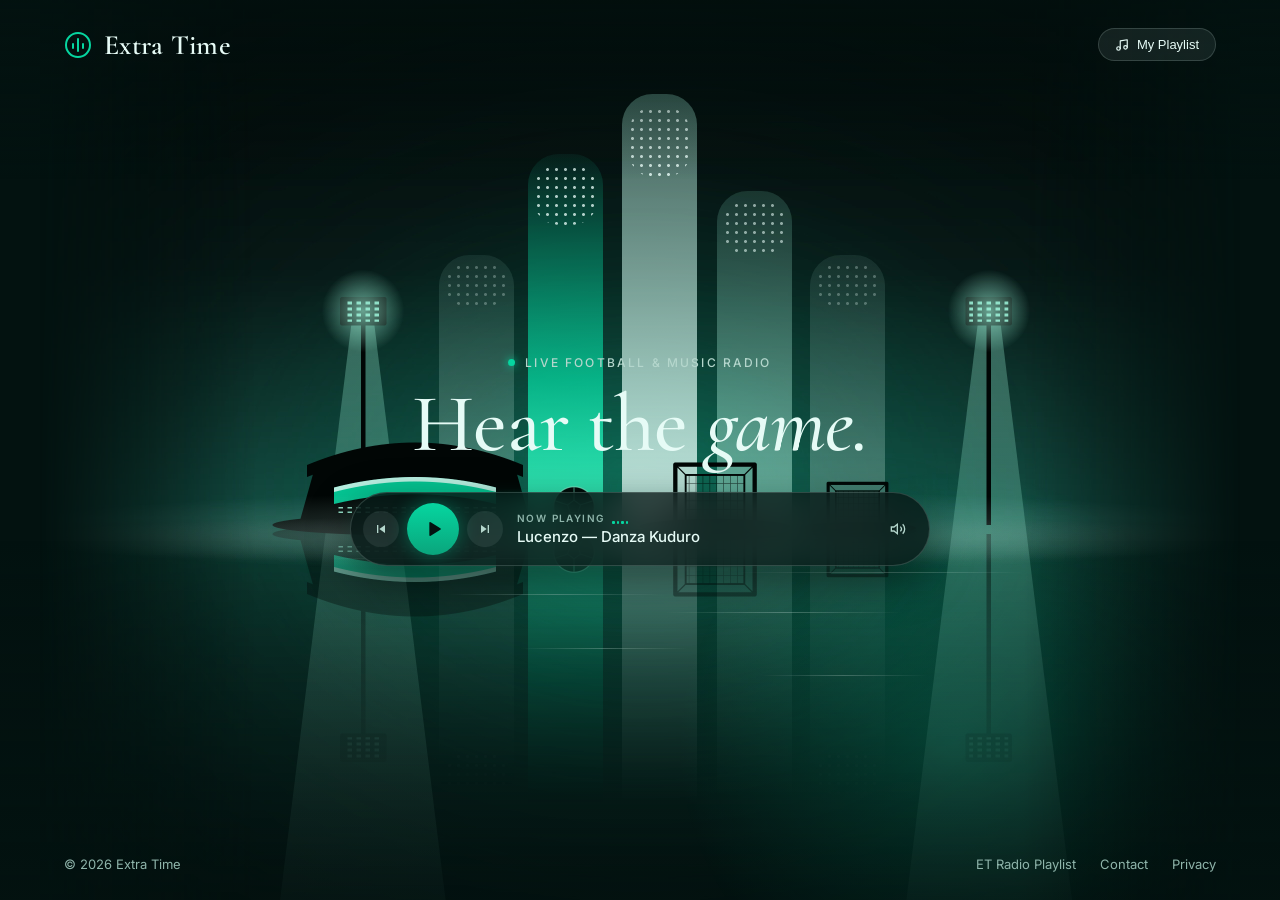
==== commit 9bb619d0: "Revert "feat: make site responsive across mobile, tablet, and desktop" This reverts commit c41af2ee0" ====
--- a/index.html
+++ b/index.html
@@ -2,7 +2,7 @@
 <html lang="en">
 <head>
   <meta charset="utf-8">
-  <meta name="viewport" content="width=device-width, initial-scale=1, viewport-fit=cover">
+  <meta name="viewport" content="width=device-width, initial-scale=1.0">
   <meta name="referrer" content="strict-origin-when-cross-origin">
   <title>Extra Time — Live Football & Music Radio</title>
 
@@ -95,7 +95,7 @@
               <circle cx="6" cy="18" r="3"></circle>
               <circle cx="18" cy="16" r="3"></circle>
             </svg>
-            <span class="nav-btn-text">My Playlist</span>
+            My Playlist
           </button>
         </div>
       </header>
@@ -146,7 +146,7 @@
 
           <!-- Actions -->
           <div class="player-actions">
-            <button id="muteBtn" class="ctrl-btn mute-btn" aria-label="Mute / Unmute" title="Mute / Unmute">
+            <button id="muteBtn" class="ctrl-btn" style="width:30px;height:30px;background:none;" aria-label="Mute / Unmute" title="Mute / Unmute">
               <svg width="16" height="16" viewBox="0 0 24 24" fill="none" stroke="currentColor" stroke-width="2">
                 <polygon points="11 5 6 9 2 9 2 15 6 15 11 19 11 5"/>
                 <path d="M19.07 4.93a10 10 0 0 1 0 14.14M15.54 8.46a5 5 0 0 1 0 7.07"/>
--- a/style.css
+++ b/style.css
@@ -386,8 +386,7 @@
 .hero-section {
   position: relative;
   height: 100vh;
-  height: 100svh;
-  min-height: 560px;
+  min-height: 840px;
   overflow: hidden;
   background: var(--bg);
 }
@@ -472,23 +471,20 @@
 .subheading {
   display: flex;
   align-items: center;
-  justify-content: center;
-  flex-wrap: wrap;
-  gap: 8px 10px;
-  font-size: clamp(10px, 2.8vw, 12px);
+  gap: 10px;
+  font-size: 12px;
   font-weight: 500;
-  letter-spacing: clamp(0.1em, 0.4vw, 0.18em);
+  letter-spacing: 0.18em;
   text-transform: uppercase;
   color: var(--polar-dim);
-  text-align: center;
 }
 
 .hero-headline {
   margin: 0;
   font-family: 'Cormorant Garamond', Georgia, serif;
   font-weight: 500;
-  font-size: clamp(38px, 9vw, 84px);
-  line-height: 1.05;
+  font-size: clamp(44px, 6.4vw, 84px);
+  line-height: 1;
   letter-spacing: -0.01em;
   color: var(--polar);
 }
@@ -500,7 +496,7 @@
 
 /* ---------- Main Player Card ---------- */
 .player-card {
-  width: min(580px, calc(100% - 32px));
+  width: min(580px, calc(100vw - 36px));
   box-sizing: border-box;
   display: flex;
   align-items: center;
@@ -514,7 +510,6 @@
   box-shadow: 0 14px 40px rgba(0, 0, 0, 0.5), 0 0 20px rgba(6, 214, 160, 0.08);
   text-align: left;
   transition: border-color 0.3s ease, box-shadow 0.3s ease;
-  margin: 0 auto;
 }
 
 .player-card:hover {
@@ -532,8 +527,6 @@
 .play-btn {
   width: 52px;
   height: 52px;
-  min-width: 52px;
-  min-height: 52px;
   border-radius: 50%;
   border: 0;
   padding: 0;
@@ -553,10 +546,8 @@
 }
 
 .ctrl-btn {
-  width: 44px;
-  height: 44px;
-  min-width: 44px;
-  min-height: 44px;
+  width: 36px;
+  height: 36px;
   border-radius: 50%;
   border: 0;
   padding: 0;
@@ -572,15 +563,7 @@
 .ctrl-btn:hover {
   background: rgba(230, 251, 246, 0.18);
   color: var(--polar);
-  transform: scale(1.08);
-}
-
-.mute-btn {
-  background: none;
-}
-
-.mute-btn:hover {
-  background: rgba(230, 251, 246, 0.08);
+  transform: scale(1.1);
 }
 
 .track-info {
@@ -801,7 +784,7 @@
   border-radius: 8px;
   padding: 10px 14px;
   color: var(--polar);
-  font-size: 16px; /* 16px font size prevents iOS Safari auto-zoom on focus */
+  font-size: 13px;
   font-family: inherit;
   outline: none;
   transition: border-color 0.2s ease;
@@ -883,163 +866,14 @@
   color: #ff6b6b;
 }
 
-/* Responsive Styles */
-@media (max-width: 768px) {
-  .hero-section {
-    min-height: 100svh;
-    height: 100svh;
-  }
-
-  .content-container {
-    padding: 0 16px;
-    padding-bottom: max(16px, env(safe-area-inset-bottom, 16px));
-  }
-
-  /* Anchor background scene in upper half and scale to fit width on portrait/mobile */
-  .stage {
-    top: 0;
-    left: 50%;
-    transform: translateX(-50%);
-    width: 100vw;
-    max-width: 540px;
-    height: calc(min(100vw, 540px) * 0.75);
-    aspect-ratio: 4 / 3;
-    -webkit-mask-image: linear-gradient(to bottom, #000 0%, #000 60%, transparent 100%);
-    mask-image: linear-gradient(to bottom, #000 0%, #000 60%, transparent 100%);
-  }
-
-  /* Reduce animation load: fewer floating particles */
-  .p:nth-child(n+6) {
-    display: none;
-  }
-
-  footer {
-    padding: 12px 0 0;
-    gap: 8px 16px;
-    font-size: 11px;
-    justify-content: center;
-    text-align: center;
-  }
-}
-
-@media (max-width: 600px) {
-  header {
-    padding: 16px 0;
-  }
-
+@media (max-width: 480px) {
   .brand-title {
     font-size: 22px;
   }
-
-  /* Icon-only "My Playlist" button on narrow screens */
-  .nav-btn-text {
-    display: none;
-  }
-
   .nav-btn {
-    width: 44px;
-    height: 44px;
-    min-width: 44px;
-    min-height: 44px;
-    padding: 0;
-    justify-content: center;
-    border-radius: 50%;
-  }
-
-  .nav-btn svg {
-    width: 18px;
-    height: 18px;
-  }
-
-  /* My Playlist drawer: bottom sheet on phones */
-  .playlist-drawer {
-    width: 100%;
-    max-width: 100%;
-    height: auto;
-    max-height: 85svh;
-    top: auto;
-    bottom: 0;
-    left: 0;
-    right: 0;
-    border-left: 0;
-    border-top: 1px solid var(--border-glass);
-    border-radius: 20px 20px 0 0;
-    box-shadow: 0 -12px 40px rgba(0, 0, 0, 0.7);
-    transform: translateY(100%);
-    transition: transform 0.35s cubic-bezier(0.2, 0.7, 0.2, 1);
-  }
-
-  .drawer-backdrop.active .playlist-drawer {
-    transform: translateY(0);
-  }
-
-  .drawer-header {
-    padding: 18px 20px 14px;
-  }
-
-  .drawer-close-btn {
-    width: 44px;
-    height: 44px;
-    min-width: 44px;
-    min-height: 44px;
-  }
-
-  .drawer-body {
-    padding: 16px 20px 24px;
-    gap: 16px;
-  }
-
-  .add-input-group {
-    flex-direction: column;
-    gap: 8px;
-  }
-
-  .drawer-btn {
-    min-height: 44px;
-    padding: 12px 16px;
-    font-size: 14px;
-    width: 100%;
-  }
-
-  .custom-track-actions button {
-    min-width: 44px;
-    min-height: 44px;
-    display: flex;
-    align-items: center;
-    justify-content: center;
-  }
-}
-
-@media (max-width: 480px) {
-  .player-card {
-    gap: 8px;
-    padding: 6px 10px 6px 8px;
-  }
-
-  .player-controls {
-    gap: 4px;
-  }
-
-  .play-btn {
-    width: 48px;
-    height: 48px;
-    min-width: 48px;
-    min-height: 48px;
-  }
-
-  .ctrl-btn {
-    width: 44px;
-    height: 44px;
-    min-width: 44px;
-    min-height: 44px;
-  }
-
-  .track-meta-label {
-    font-size: 9px;
-  }
-
-  .track-title {
-    font-size: 13px;
+    padding: 6px 12px;
+    font-size: 12px;
+    gap: 6px;
   }
 }
 
